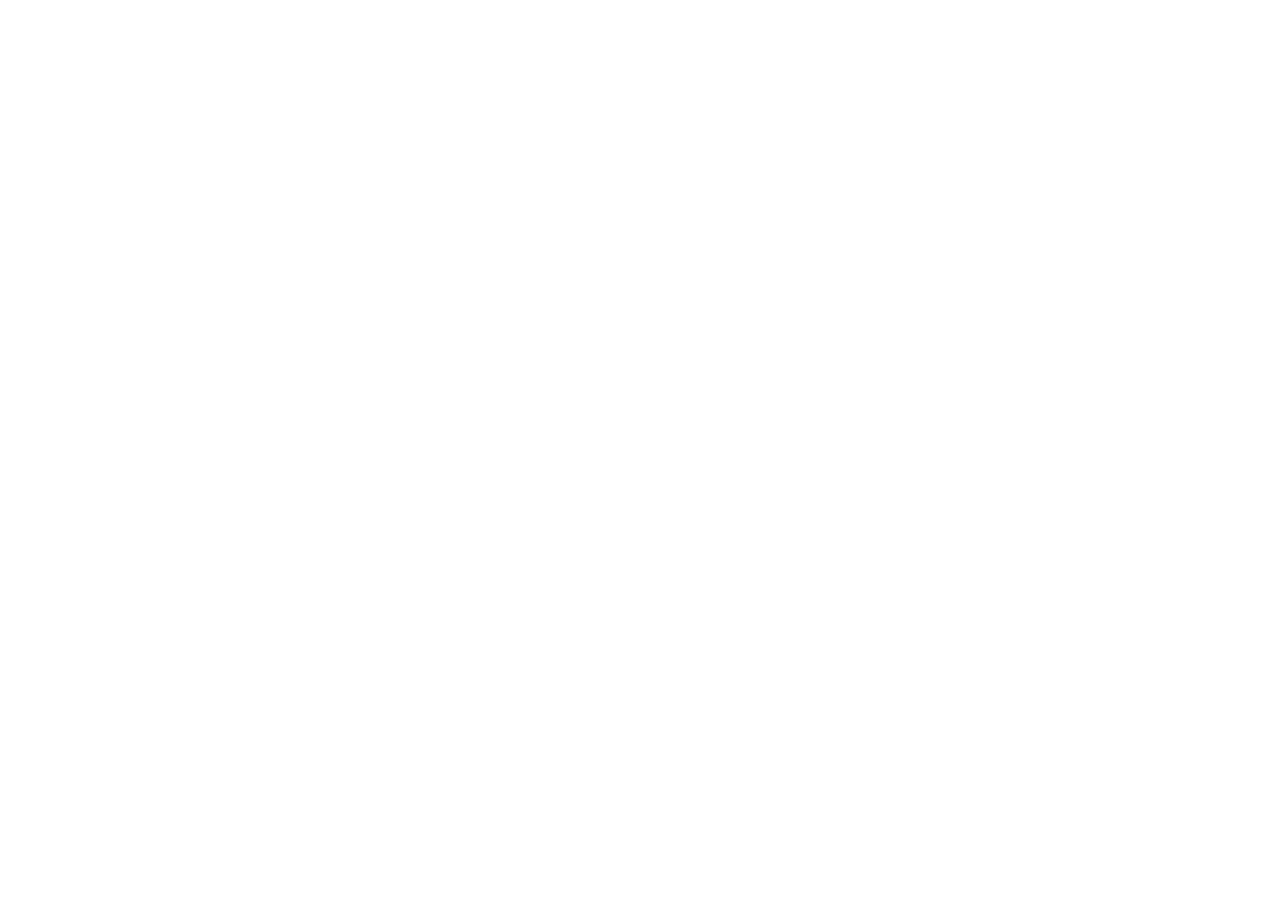
==== Weather App/index.html @ 35d5b038 "started weather app" ====
<!DOCTYPE html>
<html lang="en">
<head>
    <meta charset="UTF-8">
    <meta name="viewport" content="width=device-width, initial-scale=1.0">
    <title>Document</title>
</head>
<body>
    
</body>
</html>
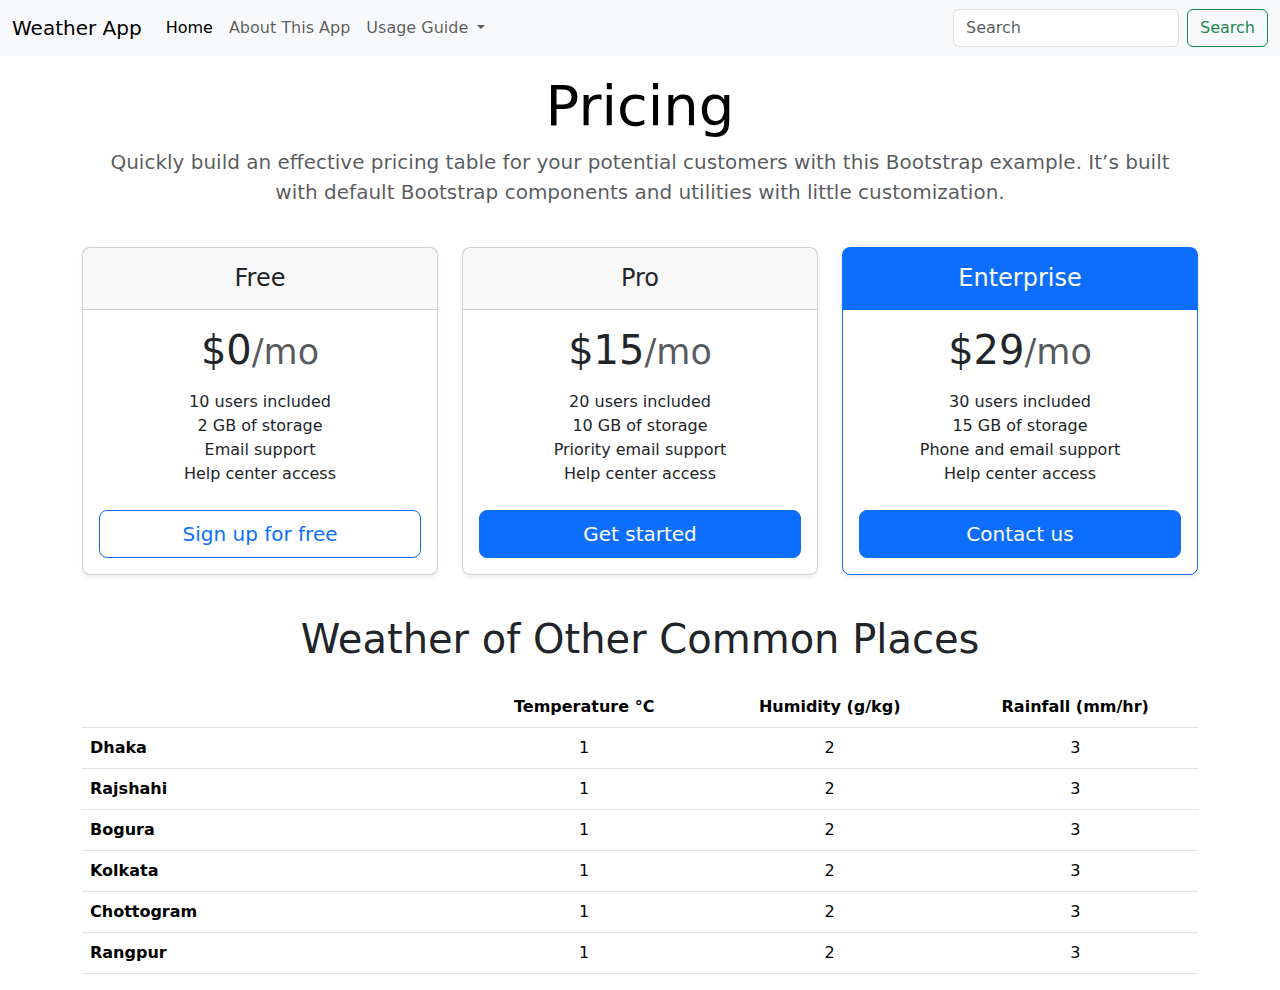
==== commit 35fefcd7: "api access needed" ====
--- a/Weather App/index.html
+++ b/Weather App/index.html
@@ -1,11 +1,181 @@
-<!DOCTYPE html>
+<!doctype html>
 <html lang="en">
+
 <head>
-    <meta charset="UTF-8">
-    <meta name="viewport" content="width=device-width, initial-scale=1.0">
-    <title>Document</title>
+    <meta charset="utf-8">
+    <meta name="viewport" content="width=device-width, initial-scale=1">
+    <title>Weather App</title>
+    <link href="https://cdn.jsdelivr.net/npm/bootstrap@5.3.3/dist/css/bootstrap.min.css" rel="stylesheet"
+        integrity="sha384-QWTKZyjpPEjISv5WaRU9OFeRpok6YctnYmDr5pNlyT2bRjXh0JMhjY6hW+ALEwIH" crossorigin="anonymous">
+    <link rel="shortcut icon" href="./Images/weather.png" type="image/x-icon">
 </head>
+
 <body>
-    
+    <nav class="navbar navbar-expand-lg bg-body-tertiary">
+        <div class="container-fluid">
+            <a class="navbar-brand" href="#">Weather App</a>
+            <button class="navbar-toggler" type="button" data-bs-toggle="collapse"
+                data-bs-target="#navbarSupportedContent" aria-controls="navbarSupportedContent" aria-expanded="false"
+                aria-label="Toggle navigation">
+                <span class="navbar-toggler-icon"></span>
+            </button>
+            <div class="collapse navbar-collapse" id="navbarSupportedContent">
+                <ul class="navbar-nav me-auto mb-2 mb-lg-0">
+                    <li class="nav-item">
+                        <a class="nav-link active" aria-current="page" href="#">Home</a>
+                    </li>
+                    <li class="nav-item">
+                        <a class="nav-link" href="#">About This App</a>
+                    </li>
+                    <li class="nav-item dropdown">
+                        <a class="nav-link dropdown-toggle" href="#" role="button" data-bs-toggle="dropdown"
+                            aria-expanded="false">
+                            Usage Guide
+                        </a>
+                        <ul class="dropdown-menu">
+                            <li><a class="dropdown-item" href="#">Dhaka</a></li>
+                            <li><a class="dropdown-item" href="#">Bogura</a></li>
+                            <li><a class="dropdown-item" href="#">Rajshahi</a></li>
+                        </ul>
+                    </li>
+                </ul>
+                <form class="d-flex" role="search">
+                    <input class="form-control me-2" type="search" placeholder="Search" aria-label="Search">
+                    <button class="btn btn-outline-success" type="submit">Search</button>
+                </form>
+            </div>
+        </div>
+    </nav>
+
+    <div class="container">
+        <div class="pricing-header p-3 pb-md-4 mx-auto text-center">
+            <h1 class="display-4 fw-normal text-body-emphasis">Pricing</h1>
+            <p class="fs-5 text-body-secondary">Quickly build an effective pricing table for your potential
+                customers with this Bootstrap example. It’s built with default Bootstrap components and utilities
+                with little customization.</p>
+        </div>
+        </header>
+
+        <main>
+            <div class="row row-cols-1 row-cols-md-3 mb-3 text-center">
+                <div class="col">
+                    <div class="card mb-4 rounded-3 shadow-sm">
+                        <div class="card-header py-3">
+                            <h4 class="my-0 fw-normal">Free</h4>
+                        </div>
+                        <div class="card-body">
+                            <h1 class="card-title pricing-card-title">$0<small
+                                    class="text-body-secondary fw-light">/mo</small></h1>
+                            <ul class="list-unstyled mt-3 mb-4">
+                                <li>10 users included</li>
+                                <li>2 GB of storage</li>
+                                <li>Email support</li>
+                                <li>Help center access</li>
+                            </ul>
+                            <button type="button" class="w-100 btn btn-lg btn-outline-primary">Sign up for free</button>
+                        </div>
+                    </div>
+                </div>
+                <div class="col">
+                    <div class="card mb-4 rounded-3 shadow-sm">
+                        <div class="card-header py-3">
+                            <h4 class="my-0 fw-normal">Pro</h4>
+                        </div>
+                        <div class="card-body">
+                            <h1 class="card-title pricing-card-title">$15<small
+                                    class="text-body-secondary fw-light">/mo</small></h1>
+                            <ul class="list-unstyled mt-3 mb-4">
+                                <li>20 users included</li>
+                                <li>10 GB of storage</li>
+                                <li>Priority email support</li>
+                                <li>Help center access</li>
+                            </ul>
+                            <button type="button" class="w-100 btn btn-lg btn-primary">Get started</button>
+                        </div>
+                    </div>
+                </div>
+                <div class="col">
+                    <div class="card mb-4 rounded-3 shadow-sm border-primary">
+                        <div class="card-header py-3 text-bg-primary border-primary">
+                            <h4 class="my-0 fw-normal">Enterprise</h4>
+                        </div>
+                        <div class="card-body">
+                            <h1 class="card-title pricing-card-title">$29<small
+                                    class="text-body-secondary fw-light">/mo</small></h1>
+                            <ul class="list-unstyled mt-3 mb-4">
+                                <li>30 users included</li>
+                                <li>15 GB of storage</li>
+                                <li>Phone and email support</li>
+                                <li>Help center access</li>
+                            </ul>
+                            <button type="button" class="w-100 btn btn-lg btn-primary">Contact us</button>
+                        </div>
+                    </div>
+                </div>
+            </div>
+
+            <h2 class="display-6 text-center mb-4">Weather of Other Common Places</h2>
+
+            <div class="table-responsive">
+                <table class="table text-center">
+                    <thead>
+                        <tr>
+                            <th style="width: 34%;"></th>
+                            <th style="width: 22%;">Temperature &deg;C</th>
+                            <th style="width: 22%;">Humidity (g/kg)</th>
+                            <th style="width: 22%;">Rainfall (mm/hr)</th>
+                        </tr>
+                    </thead>
+                    <tbody>
+                        <tr>
+                            <th scope="row" class="text-start">Dhaka</th>
+                            <td>1</td>
+                            <td>2</td>
+                            <td>3</td>
+                        </tr>
+                        <tr>
+                            <th scope="row" class="text-start">Rajshahi</th>
+                            <td>1</td>
+                            <td>2</td>
+                            <td>3</td>
+                        </tr>
+                    </tbody>
+
+                    <tbody>
+                        <tr>
+                            <th scope="row" class="text-start">Bogura</th>
+                            <td>1</td>
+                            <td>2</td>
+                            <td>3</td>
+                        </tr>
+                        <tr>
+                            <th scope="row" class="text-start">Kolkata</th>
+                            <td>1</td>
+                            <td>2</td>
+                            <td>3</td>
+                        </tr>
+                        <tr>
+                            <th scope="row" class="text-start">Chottogram</th>
+                            <td>1</td>
+                            <td>2</td>
+                            <td>3</td>
+                        </tr>
+                        <tr>
+                            <th scope="row" class="text-start">Rangpur</th>
+                            <td>1</td>
+                            <td>2</td>
+                            <td>3</td>
+                        </tr>
+                    </tbody>
+                </table>
+            </div>
+        </main>
+    </div>
+
+    <script src="https://cdn.jsdelivr.net/npm/bootstrap@5.3.3/dist/js/bootstrap.bundle.min.js"
+        integrity="sha384-YvpcrYf0tY3lHB60NNkmXc5s9fDVZLESaAA55NDzOxhy9GkcIdslK1eN7N6jIeHz"
+        crossorigin="anonymous"></script>
+    <script src="./script.js"></script>
 </body>
+
 </html>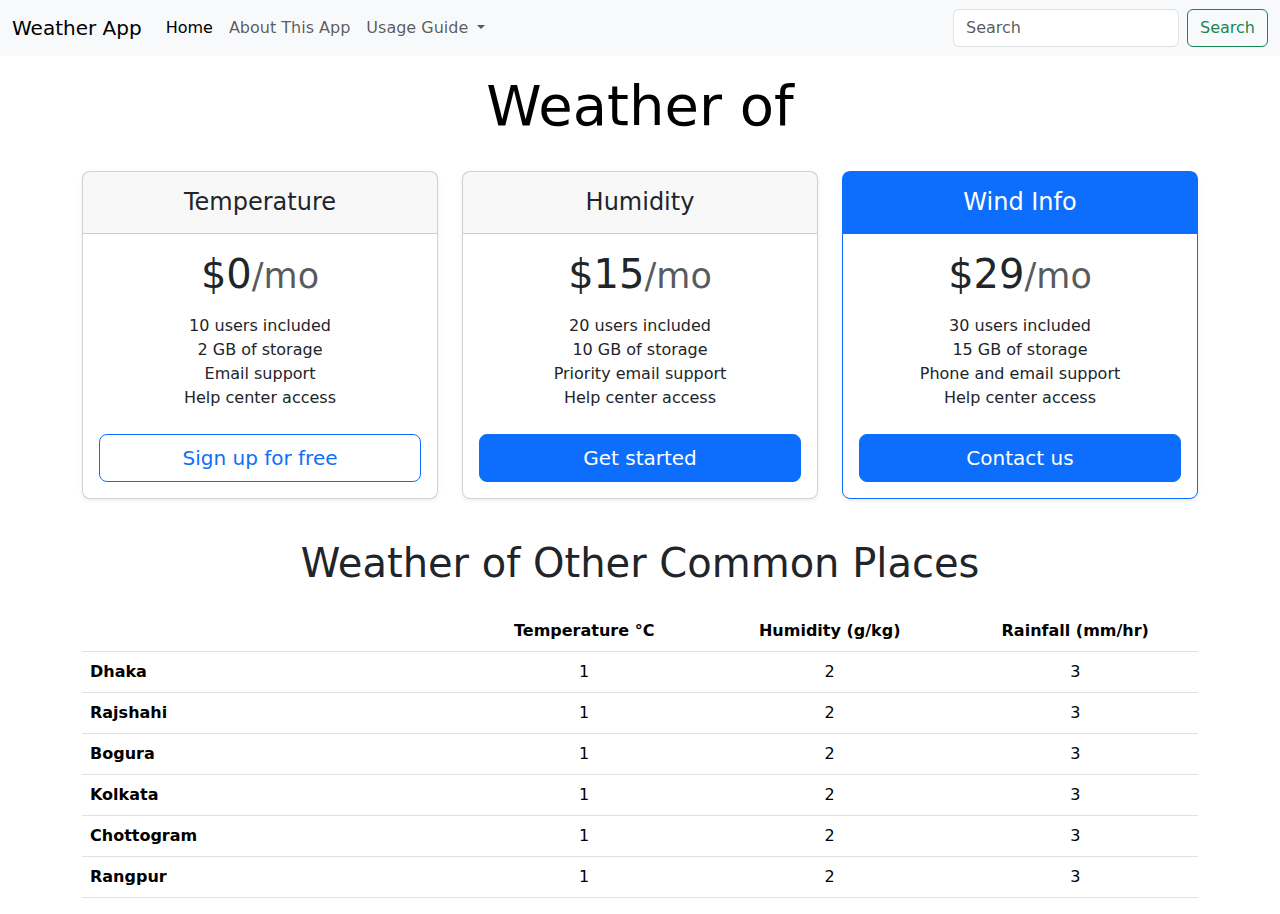
==== commit 1616e6aa: "changed some parts" ====
--- a/Weather App/index.html
+++ b/Weather App/index.html
@@ -49,10 +49,7 @@
 
     <div class="container">
         <div class="pricing-header p-3 pb-md-4 mx-auto text-center">
-            <h1 class="display-4 fw-normal text-body-emphasis">Pricing</h1>
-            <p class="fs-5 text-body-secondary">Quickly build an effective pricing table for your potential
-                customers with this Bootstrap example. It’s built with default Bootstrap components and utilities
-                with little customization.</p>
+            <h1 class="display-4 fw-normal text-body-emphasis">Weather of <span id="cityName"></span></h1>
         </div>
         </header>
 
@@ -61,7 +58,7 @@
                 <div class="col">
                     <div class="card mb-4 rounded-3 shadow-sm">
                         <div class="card-header py-3">
-                            <h4 class="my-0 fw-normal">Free</h4>
+                            <h4 class="my-0 fw-normal">Temperature</h4>
                         </div>
                         <div class="card-body">
                             <h1 class="card-title pricing-card-title">$0<small
@@ -79,7 +76,7 @@
                 <div class="col">
                     <div class="card mb-4 rounded-3 shadow-sm">
                         <div class="card-header py-3">
-                            <h4 class="my-0 fw-normal">Pro</h4>
+                            <h4 class="my-0 fw-normal">Humidity</h4>
                         </div>
                         <div class="card-body">
                             <h1 class="card-title pricing-card-title">$15<small
@@ -97,7 +94,7 @@
                 <div class="col">
                     <div class="card mb-4 rounded-3 shadow-sm border-primary">
                         <div class="card-header py-3 text-bg-primary border-primary">
-                            <h4 class="my-0 fw-normal">Enterprise</h4>
+                            <h4 class="my-0 fw-normal">Wind Info</h4>
                         </div>
                         <div class="card-body">
                             <h1 class="card-title pricing-card-title">$29<small
